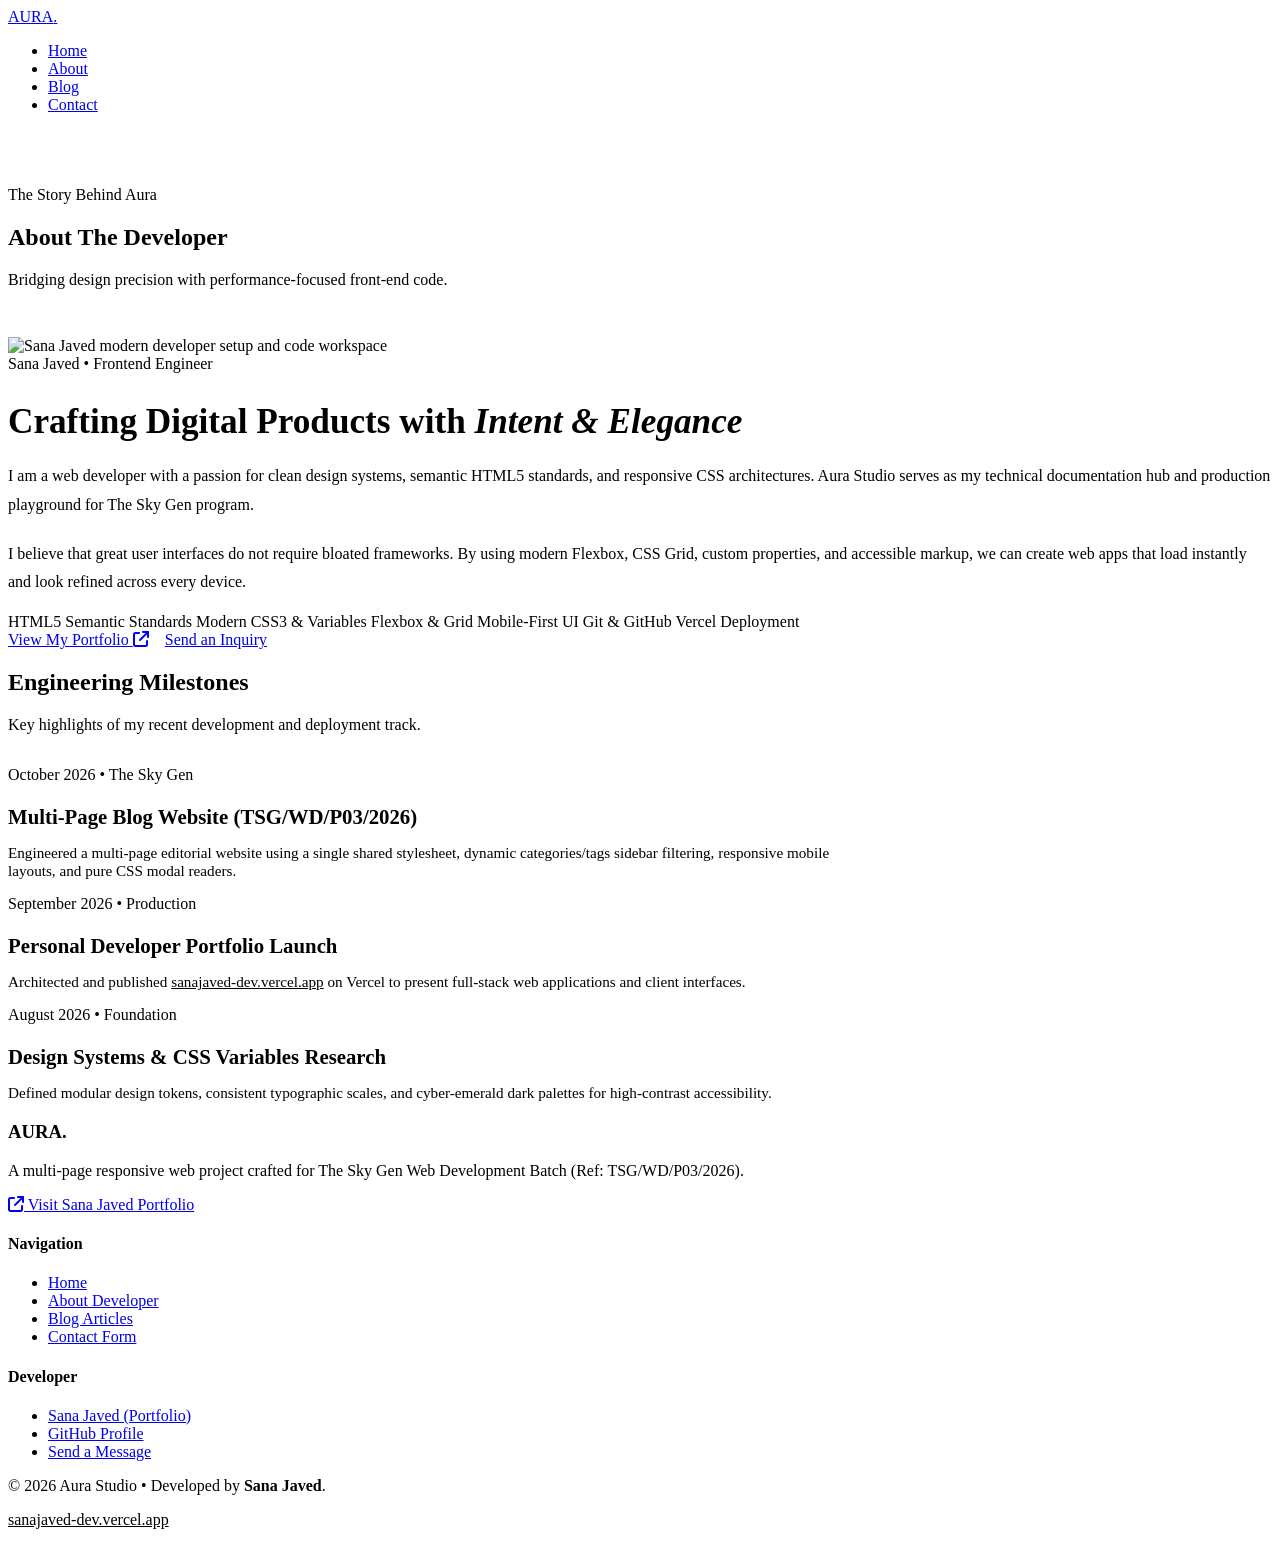
==== about.html @ 307893ce "Add files via upload" ====
<!doctype html>
<html lang="en">
  <head>
    <meta charset="UTF-8" />
    <meta name="viewport" content="width=device-width, initial-scale=1.0" />
    <meta
      name="description"
      content="About Sana Javed — Frontend developer, UI designer, and author of Aura Studio."
    />
    <meta name="author" content="Sana Javed" />
    <title>AURA | About Sana Javed</title>

    <!-- Google Fonts & Font Awesome -->
    <link rel="preconnect" href="https://fonts.googleapis.com" />
    <link rel="preconnect" href="https://fonts.gstatic.com" crossorigin />
    <link
      href="https://fonts.googleapis.com/css2?family=Playfair+Display:ital,wght@0,500;0,700;1,500&family=Plus+Jakarta+Sans:wght@300;400;500;600;700&display=swap"
      rel="stylesheet"
    />
    <link
      rel="stylesheet"
      href="https://cdnjs.cloudflare.com/ajax/libs/font-awesome/6.5.1/css/all.min.css"
    />

    <!-- Single Shared CSS -->
    <link rel="stylesheet" href="css/style.css" />
  </head>
  <body>
    <!-- Shared Header -->
    <header class="site-header">
      <div class="container nav-wrap">
        <a href="index.html" class="brand-title">AURA<span>.</span></a>
        <nav aria-label="Main Navigation">
          <ul class="nav-menu">
            <li><a href="index.html" class="nav-link">Home</a></li>
            <li><a href="about.html" class="nav-link active">About</a></li>
            <li><a href="blog.html" class="nav-link">Blog</a></li>
            <li><a href="contact.html" class="nav-link">Contact</a></li>
          </ul>
        </nav>
      </div>
    </header>

    <!-- Main Content -->
    <main class="main-content">
      <!-- Intro Banner -->
      <section
        class="section-spacer"
        style="padding-top: 3.5rem; padding-bottom: 2rem"
      >
        <div class="container section-head">
          <span class="badge-tag">The Story Behind Aura</span>
          <h2>About The Developer</h2>
          <p>
            Bridging design precision with performance-focused front-end code.
          </p>
        </div>
      </section>

      <!-- Bio & Portrait Split -->
      <div class="container">
        <div class="about-grid">
          <!-- Left: Online Workspace Portrait Image -->
          <div class="about-portrait-wrap">
            <img
              src="https://images.unsplash.com/photo-1498050108023-c5249f4df085?auto=format&fit=crop&w=900&q=80"
              alt="Sana Javed modern developer setup and code workspace"
            />
          </div>

          <!-- Right: Bio & Background -->
          <div>
            <span class="badge-tag">Sana Javed &bull; Frontend Engineer</span>
            <h2
              style="
                font-family: var(--font-serif);
                font-size: 2.2rem;
                margin-bottom: 1.25rem;
              "
            >
              Crafting Digital Products with
              <em style="color: var(--gold-accent)">Intent &amp; Elegance</em>
            </h2>
            <p
              style="
                color: var(--text-muted);
                font-size: 1rem;
                line-height: 1.8;
                margin-bottom: 1.25rem;
              "
            >
              I am a web developer with a passion for clean design systems,
              semantic HTML5 standards, and responsive CSS architectures. Aura
              Studio serves as my technical documentation hub and production
              playground for The Sky Gen program.
            </p>
            <p
              style="
                color: var(--text-muted);
                font-size: 1rem;
                line-height: 1.8;
              "
            >
              I believe that great user interfaces do not require bloated
              frameworks. By using modern Flexbox, CSS Grid, custom properties,
              and accessible markup, we can create web apps that load instantly
              and look refined across every device.
            </p>

            <!-- Technical Skills Tags -->
            <div class="skills-pill-group">
              <span class="skill-pill">HTML5 Semantic Standards</span>
              <span class="skill-pill">Modern CSS3 &amp; Variables</span>
              <span class="skill-pill">Flexbox &amp; Grid</span>
              <span class="skill-pill">Mobile-First UI</span>
              <span class="skill-pill">Git &amp; GitHub</span>
              <span class="skill-pill">Vercel Deployment</span>
            </div>

            <div style="display: flex; gap: 1rem; flex-wrap: wrap">
              <a
                href="https://sanajaved-dev.vercel.app/"
                target="_blank"
                rel="noopener"
                class="btn btn-primary"
              >
                View My Portfolio
                <i class="fa-solid fa-arrow-up-right-from-square"></i>
              </a>
              <a href="contact.html" class="btn btn-secondary">
                Send an Inquiry
              </a>
            </div>
          </div>
        </div>
      </div>

      <!-- Project Milestones Section -->
      <section
        class="section-spacer"
        style="background: rgba(255, 255, 255, 0.015)"
      >
        <div class="container" style="max-width: 860px">
          <div class="section-head" style="margin-bottom: 2rem">
            <h2>Engineering Milestones</h2>
            <p>Key highlights of my recent development and deployment track.</p>
          </div>

          <div class="experience-timeline">
            <div class="timeline-card">
              <span class="timeline-period"
                >October 2026 &bull; The Sky Gen</span
              >
              <h3
                style="
                  font-family: var(--font-serif);
                  font-size: 1.3rem;
                  margin-bottom: 0.4rem;
                "
              >
                Multi-Page Blog Website (TSG/WD/P03/2026)
              </h3>
              <p style="color: var(--text-muted); font-size: 0.95rem">
                Engineered a multi-page editorial website using a single shared
                stylesheet, dynamic categories/tags sidebar filtering,
                responsive mobile layouts, and pure CSS modal readers.
              </p>
            </div>

            <div class="timeline-card">
              <span class="timeline-period"
                >September 2026 &bull; Production</span
              >
              <h3
                style="
                  font-family: var(--font-serif);
                  font-size: 1.3rem;
                  margin-bottom: 0.4rem;
                "
              >
                Personal Developer Portfolio Launch
              </h3>
              <p style="color: var(--text-muted); font-size: 0.95rem">
                Architected and published
                <a
                  href="https://sanajaved-dev.vercel.app/"
                  target="_blank"
                  rel="noopener"
                  style="
                    color: var(--emerald-accent);
                    text-decoration: underline;
                  "
                  >sanajaved-dev.vercel.app</a
                >
                on Vercel to present full-stack web applications and client
                interfaces.
              </p>
            </div>

            <div class="timeline-card">
              <span class="timeline-period">August 2026 &bull; Foundation</span>
              <h3
                style="
                  font-family: var(--font-serif);
                  font-size: 1.3rem;
                  margin-bottom: 0.4rem;
                "
              >
                Design Systems &amp; CSS Variables Research
              </h3>
              <p style="color: var(--text-muted); font-size: 0.95rem">
                Defined modular design tokens, consistent typographic scales,
                and cyber-emerald dark palettes for high-contrast accessibility.
              </p>
            </div>
          </div>
        </div>
      </section>
    </main>

    <!-- Shared Footer -->
    <footer class="site-footer">
      <div class="container">
        <div class="footer-grid">
          <div class="footer-brand">
            <h3>AURA<span>.</span></h3>
            <p>
              A multi-page responsive web project crafted for The Sky Gen Web
              Development Batch (Ref: TSG/WD/P03/2026).
            </p>
            <a
              href="https://sanajaved-dev.vercel.app/"
              target="_blank"
              rel="noopener"
              class="portfolio-link-chip"
            >
              <i class="fa-solid fa-arrow-up-right-from-square"></i> Visit Sana
              Javed Portfolio
            </a>
          </div>

          <div class="footer-col">
            <h4>Navigation</h4>
            <ul class="footer-links">
              <li><a href="index.html">Home</a></li>
              <li><a href="about.html">About Developer</a></li>
              <li><a href="blog.html">Blog Articles</a></li>
              <li><a href="contact.html">Contact Form</a></li>
            </ul>
          </div>

          <div class="footer-col">
            <h4>Developer</h4>
            <ul class="footer-links">
              <li>
                <a
                  href="https://sanajaved-dev.vercel.app/"
                  target="_blank"
                  rel="noopener"
                  >Sana Javed (Portfolio)</a
                >
              </li>
              <li>
                <a href="https://github.com" target="_blank" rel="noopener"
                  >GitHub Profile</a
                >
              </li>
              <li><a href="contact.html">Send a Message</a></li>
            </ul>
          </div>
        </div>

        <div class="footer-bottom">
          <p>
            &copy; 2026 Aura Studio &bull; Developed by
            <strong>Sana Javed</strong>.
          </p>
          <p>
            <a
              href="https://sanajaved-dev.vercel.app/"
              target="_blank"
              rel="noopener"
              style="color: var(--gold-accent)"
              >sanajaved-dev.vercel.app</a
            >
          </p>
        </div>
      </div>
    </footer>
  </body>
</html>
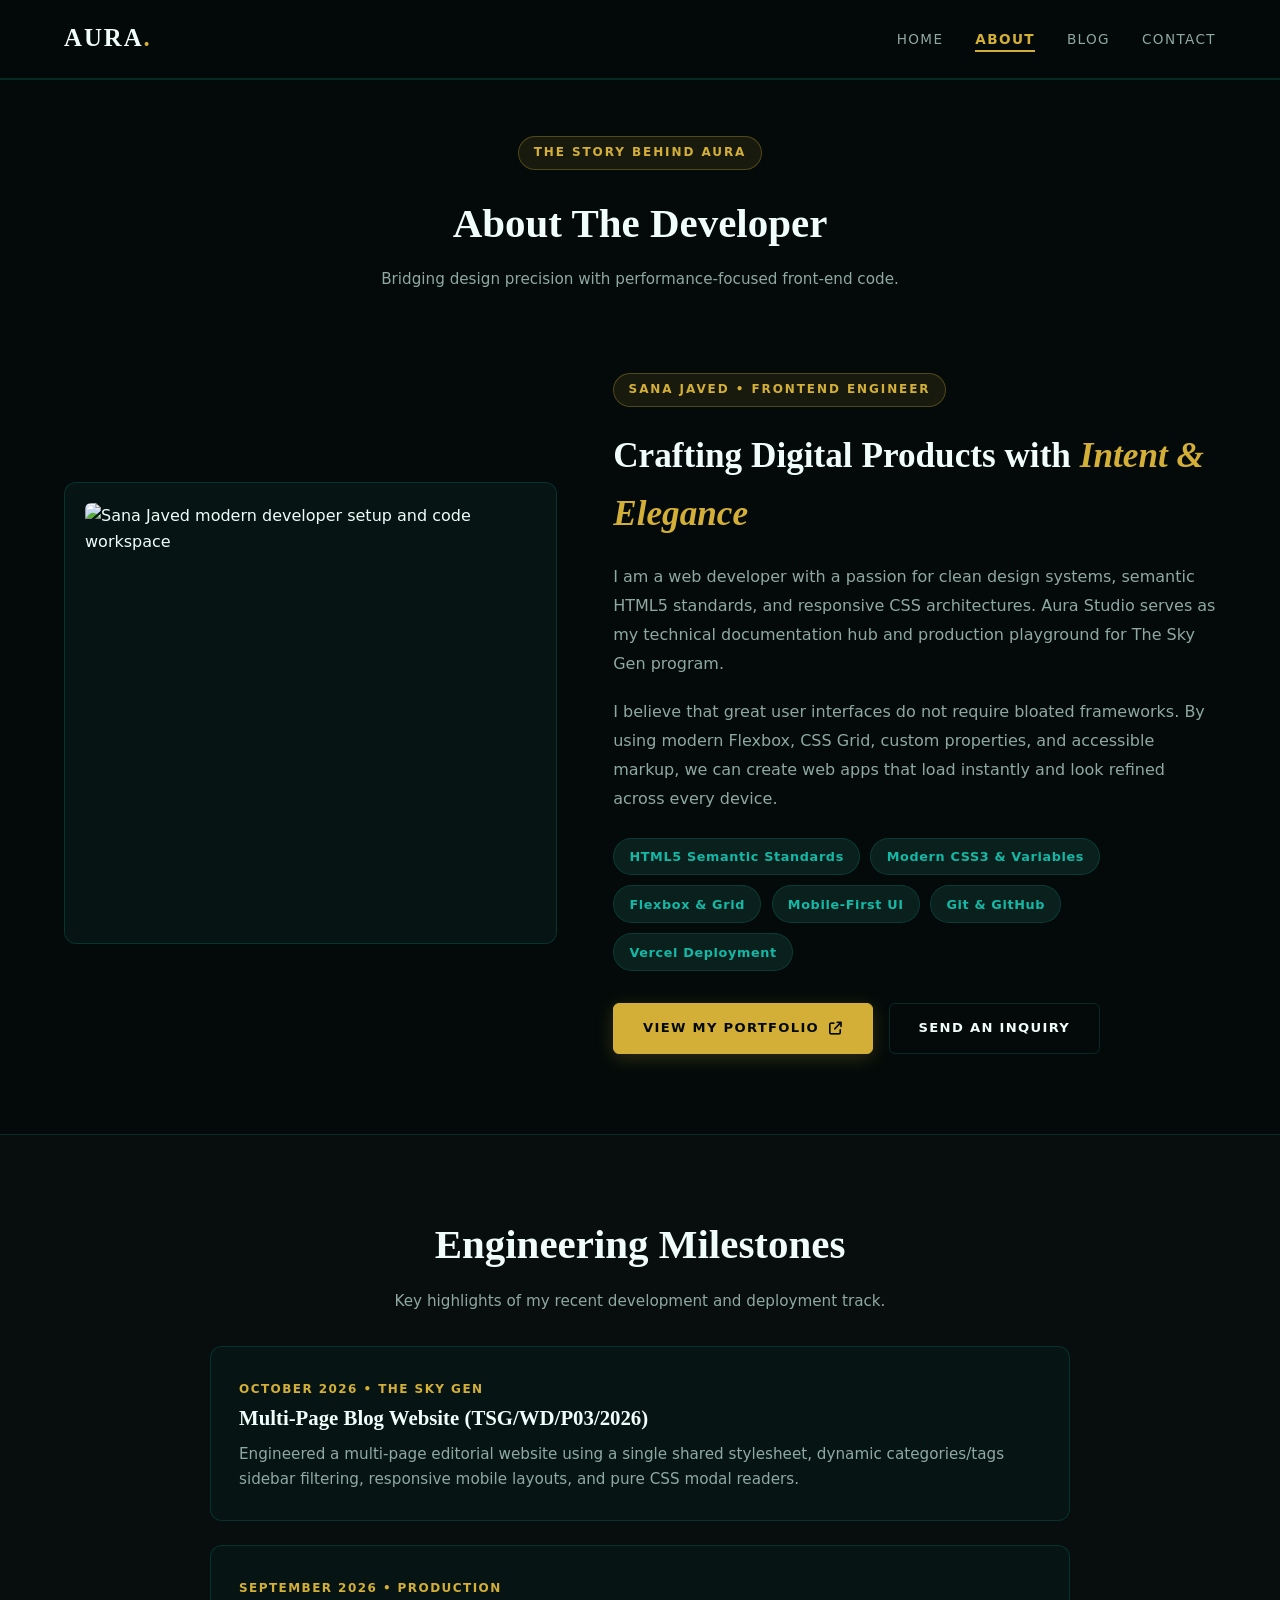
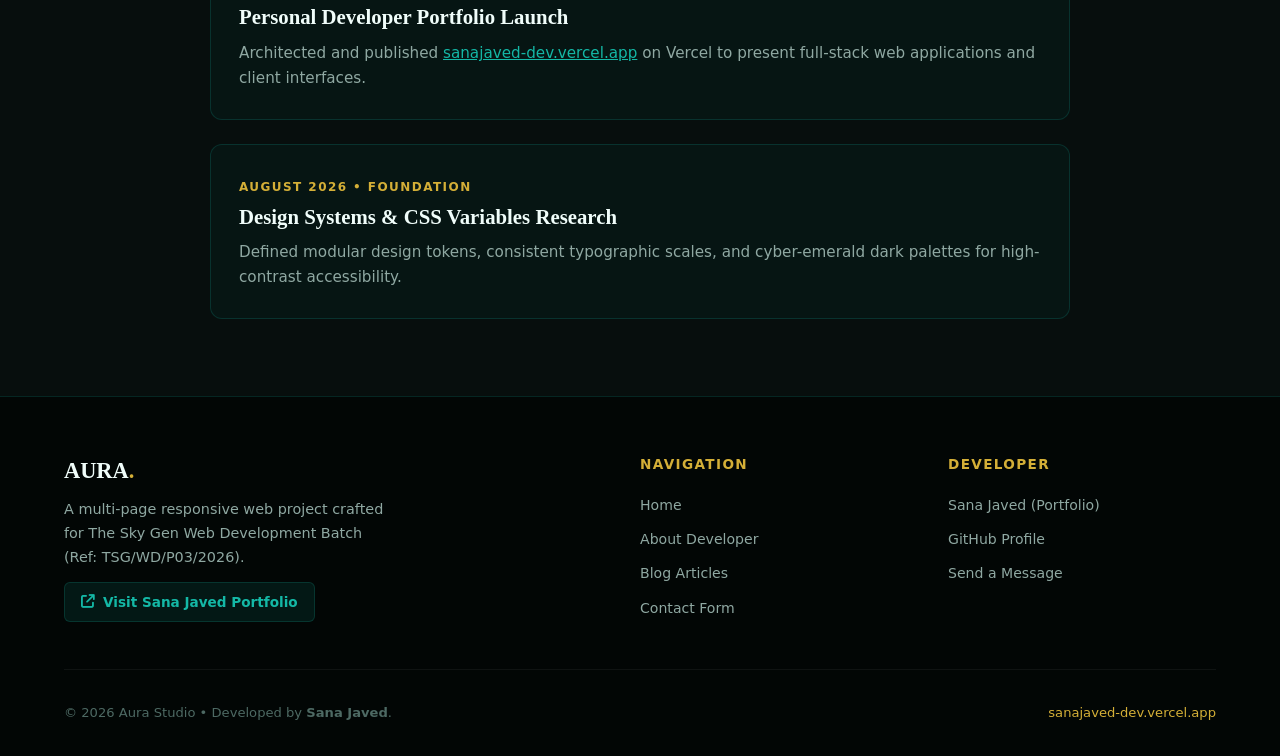
==== commit 198a39e9: "Restore about.html to original content Restored the entire content of the about.html file to its ori" ====
--- a/about.html
+++ b/about.html
@@ -23,7 +23,7 @@
     />
 
     <!-- Single Shared CSS -->
-    <link rel="stylesheet" href="css/style.css" />
+    <link rel="stylesheet" href="style.css" />
   </head>
   <body>
     <!-- Shared Header -->
--- a/style.css
+++ b/style.css
@@ -0,0 +1,1220 @@
+/* ==========================================================================
+   THE SKY GEN - PROJECT 03: CYBER EMERALD & CHAMPAGNE GOLD
+   Author: Sana Javed | Single Shared CSS across all pages
+   ========================================================================== */
+
+:root {
+  --bg-deep: #030a09;
+  --bg-surface: #061513;
+  --bg-surface-elevated: #0a201d;
+  --bg-surface-border: rgba(20, 184, 166, 0.18);
+
+  --emerald-accent: #14b8a6;
+  --emerald-glow: rgba(20, 184, 166, 0.25);
+  --gold-accent: #d4af37;
+  --gold-glow: rgba(212, 175, 55, 0.22);
+
+  --text-main: #f0fdfa;
+  --text-muted: #8fa8a2;
+  --text-faded: #4d6963;
+
+  --font-serif: "Playfair Display", Georgia, serif;
+  --font-sans: "Plus Jakarta Sans", system-ui, -apple-system, sans-serif;
+  --transition-smooth: all 0.35s cubic-bezier(0.16, 1, 0.3, 1);
+  --radius-sm: 6px;
+  --radius-md: 12px;
+}
+
+*,
+*::before,
+*::after {
+  box-sizing: border-box;
+  margin: 0;
+  padding: 0;
+}
+
+html {
+  scroll-behavior: smooth;
+}
+
+body {
+  background-color: var(--bg-deep);
+  color: var(--text-main);
+  font-family: var(--font-sans);
+  line-height: 1.65;
+  min-height: 100vh;
+  display: flex;
+  flex-direction: column;
+  overflow-x: hidden;
+  -webkit-font-smoothing: antialiased;
+}
+
+img {
+  max-width: 100%;
+  height: auto;
+  display: block;
+}
+
+a {
+  color: inherit;
+  text-decoration: none;
+  transition: var(--transition-smooth);
+}
+
+.container {
+  width: 90%;
+  max-width: 1240px;
+  margin: 0 auto;
+}
+
+.main-content {
+  flex: 1 0 auto;
+}
+
+/* Animations */
+@keyframes fadeInUp {
+  from {
+    opacity: 0;
+    transform: translateY(22px);
+  }
+  to {
+    opacity: 1;
+    transform: translateY(0);
+  }
+}
+
+@keyframes pulseHalo {
+  0%,
+  100% {
+    opacity: 0.25;
+    transform: scale(1);
+  }
+  50% {
+    opacity: 0.55;
+    transform: scale(1.08);
+  }
+}
+
+/* --- Shared Navigation --- */
+.site-header {
+  position: sticky;
+  top: 0;
+  z-index: 1000;
+  background: rgba(3, 10, 9, 0.88);
+  backdrop-filter: blur(14px);
+  -webkit-backdrop-filter: blur(14px);
+  border-bottom: 1px solid var(--bg-surface-border);
+  padding: 1.15rem 0;
+}
+
+.nav-wrap {
+  display: flex;
+  justify-content: space-between;
+  align-items: center;
+}
+
+.brand-title {
+  font-family: var(--font-serif);
+  font-size: 1.55rem;
+  letter-spacing: 0.08em;
+  font-weight: 700;
+}
+
+.brand-title span {
+  color: var(--gold-accent);
+}
+
+.nav-menu {
+  display: flex;
+  list-style: none;
+  gap: 2rem;
+  align-items: center;
+}
+
+.nav-link {
+  font-size: 0.85rem;
+  letter-spacing: 0.1em;
+  text-transform: uppercase;
+  color: var(--text-muted);
+  position: relative;
+  padding: 0.35rem 0;
+}
+
+.nav-link::after {
+  content: "";
+  position: absolute;
+  bottom: 0;
+  left: 0;
+  width: 0%;
+  height: 2px;
+  background: var(--gold-accent);
+  transition: var(--transition-smooth);
+}
+
+.nav-link:hover {
+  color: var(--text-main);
+}
+
+.nav-link:hover::after,
+.nav-link.active::after {
+  width: 100%;
+}
+
+.nav-link.active {
+  color: var(--gold-accent);
+  font-weight: 600;
+}
+
+/* --- Split Hero (Left Copy, Right Visual) --- */
+.split-hero {
+  padding: 5.5rem 0 4.5rem;
+  display: grid;
+  grid-template-columns: 1.15fr 0.85fr;
+  align-items: center;
+  gap: 4rem;
+  animation: fadeInUp 0.75s ease-out;
+}
+
+.badge-tag {
+  display: inline-block;
+  font-size: 0.75rem;
+  letter-spacing: 0.16em;
+  text-transform: uppercase;
+  color: var(--gold-accent);
+  background: rgba(212, 175, 55, 0.1);
+  border: 1px solid rgba(212, 175, 55, 0.3);
+  padding: 0.4rem 0.9rem;
+  border-radius: 50px;
+  margin-bottom: 1.25rem;
+  font-weight: 600;
+}
+
+.hero-heading {
+  font-family: var(--font-serif);
+  font-size: clamp(2.3rem, 4.2vw, 3.8rem);
+  line-height: 1.2;
+  font-weight: 700;
+  margin-bottom: 1.25rem;
+}
+
+.hero-heading em {
+  font-style: italic;
+  color: var(--gold-accent);
+}
+
+.hero-text {
+  color: var(--text-muted);
+  font-size: 1.05rem;
+  line-height: 1.8;
+  margin-bottom: 2rem;
+  max-width: 540px;
+}
+
+.hero-cta-group {
+  display: flex;
+  gap: 1rem;
+  flex-wrap: wrap;
+}
+
+/* Hero Right Side Frame */
+.hero-visual-frame {
+  position: relative;
+  background: var(--bg-surface);
+  border: 1px solid var(--bg-surface-border);
+  border-radius: var(--radius-md);
+  padding: 1.75rem;
+  box-shadow: 0 20px 45px rgba(0, 0, 0, 0.5);
+  overflow: hidden;
+}
+
+.hero-visual-frame::before {
+  content: "";
+  position: absolute;
+  top: -50px;
+  right: -50px;
+  width: 170px;
+  height: 170px;
+  background: radial-gradient(
+    circle,
+    var(--emerald-accent) 0%,
+    transparent 70%
+  );
+  border-radius: 50%;
+  animation: pulseHalo 4s infinite ease-in-out;
+  pointer-events: none;
+}
+
+.hero-img-box {
+  border-radius: var(--radius-sm);
+  overflow: hidden;
+  position: relative;
+  height: 330px;
+}
+
+.hero-img-box img {
+  width: 100%;
+  height: 100%;
+  object-fit: cover;
+  transition: transform 0.6s ease;
+}
+
+.hero-visual-frame:hover .hero-img-box img {
+  transform: scale(1.06);
+}
+
+.hero-badge-overlay {
+  position: absolute;
+  bottom: 12px;
+  left: 12px;
+  right: 12px;
+  background: rgba(3, 10, 9, 0.88);
+  backdrop-filter: blur(8px);
+  border: 1px solid var(--bg-surface-border);
+  padding: 0.85rem 1rem;
+  border-radius: var(--radius-sm);
+  display: flex;
+  justify-content: space-between;
+  align-items: center;
+}
+
+/* --- Buttons --- */
+.btn {
+  display: inline-flex;
+  align-items: center;
+  gap: 0.6rem;
+  padding: 0.85rem 1.8rem;
+  font-size: 0.82rem;
+  letter-spacing: 0.1em;
+  text-transform: uppercase;
+  font-weight: 600;
+  border-radius: var(--radius-sm);
+  cursor: pointer;
+  transition: var(--transition-smooth);
+}
+
+.btn-primary {
+  background: var(--gold-accent);
+  color: #030a09;
+  border: 1px solid var(--gold-accent);
+  box-shadow: 0 4px 18px var(--gold-glow);
+}
+
+.btn-primary:hover {
+  background: #ecd58b;
+  transform: translateY(-3px);
+  box-shadow: 0 8px 24px var(--gold-glow);
+}
+
+.btn-secondary {
+  background: transparent;
+  color: var(--text-main);
+  border: 1px solid var(--bg-surface-border);
+}
+
+.btn-secondary:hover {
+  border-color: var(--emerald-accent);
+  color: var(--emerald-accent);
+  transform: translateY(-3px);
+}
+
+/* --- Section Spacers & Headers --- */
+.section-spacer {
+  padding: 4.8rem 0;
+  border-top: 1px solid var(--bg-surface-border);
+}
+
+.section-head {
+  text-align: center;
+  max-width: 620px;
+  margin: 0 auto 3rem;
+}
+
+.section-head h2 {
+  font-family: var(--font-serif);
+  font-size: clamp(2rem, 3.2vw, 2.7rem);
+  margin-bottom: 0.6rem;
+}
+
+.section-head p {
+  color: var(--text-muted);
+  font-size: 0.95rem;
+}
+
+/* --- Stat Metric Banner --- */
+.stats-banner {
+  background: var(--bg-surface);
+  border: 1px solid var(--bg-surface-border);
+  border-radius: var(--radius-md);
+  padding: 2.5rem;
+  display: grid;
+  grid-template-columns: repeat(auto-fit, minmax(180px, 1fr));
+  gap: 2rem;
+  text-align: center;
+  margin: 3rem 0;
+}
+
+.stat-item h3 {
+  font-family: var(--font-serif);
+  font-size: 2.3rem;
+  color: var(--gold-accent);
+  margin-bottom: 0.3rem;
+}
+
+.stat-item p {
+  font-size: 0.8rem;
+  color: var(--text-muted);
+  text-transform: uppercase;
+  letter-spacing: 0.1em;
+}
+
+/* --- Feature Grid --- */
+.feature-grid {
+  display: grid;
+  grid-template-columns: repeat(auto-fit, minmax(280px, 1fr));
+  gap: 2rem;
+}
+
+.feature-box {
+  background: var(--bg-surface);
+  border: 1px solid var(--bg-surface-border);
+  border-radius: var(--radius-md);
+  padding: 2.2rem;
+  transition: var(--transition-smooth);
+}
+
+.feature-box:hover {
+  background: var(--bg-surface-elevated);
+  border-color: var(--emerald-accent);
+  transform: translateY(-5px);
+}
+
+.feature-icon {
+  font-size: 1.6rem;
+  color: var(--emerald-accent);
+  margin-bottom: 1.2rem;
+}
+
+.feature-box h3 {
+  font-family: var(--font-serif);
+  font-size: 1.25rem;
+  margin-bottom: 0.6rem;
+}
+
+.feature-box p {
+  color: var(--text-muted);
+  font-size: 0.92rem;
+}
+
+/* --- Blog Main Layout with Sidebar --- */
+.blog-layout {
+  display: grid;
+  grid-template-columns: 2.4fr 1fr;
+  gap: 3.5rem;
+  padding-bottom: 5rem;
+}
+
+.blog-grid {
+  display: grid;
+  grid-template-columns: repeat(auto-fit, minmax(280px, 1fr));
+  gap: 2.2rem;
+}
+
+.blog-card {
+  background: var(--bg-surface);
+  border: 1px solid var(--bg-surface-border);
+  border-radius: var(--radius-md);
+  overflow: hidden;
+  display: flex;
+  flex-direction: column;
+  transition: var(--transition-smooth);
+}
+
+.blog-card:hover {
+  transform: translateY(-5px);
+  border-color: var(--emerald-accent);
+  box-shadow: 0 14px 34px rgba(0, 0, 0, 0.45);
+}
+
+.card-thumb {
+  height: 200px;
+  overflow: hidden;
+  position: relative;
+}
+
+.card-thumb img {
+  width: 100%;
+  height: 100%;
+  object-fit: cover;
+  transition: transform 0.6s cubic-bezier(0.16, 1, 0.3, 1);
+}
+
+.blog-card:hover .card-thumb img {
+  transform: scale(1.08);
+}
+
+.card-body {
+  padding: 1.75rem;
+  flex: 1;
+  display: flex;
+  flex-direction: column;
+}
+
+.card-meta {
+  font-size: 0.75rem;
+  letter-spacing: 0.12em;
+  text-transform: uppercase;
+  color: var(--gold-accent);
+  margin-bottom: 0.5rem;
+  font-weight: 600;
+}
+
+.card-title {
+  font-family: var(--font-serif);
+  font-size: 1.25rem;
+  line-height: 1.35;
+  margin-bottom: 0.7rem;
+}
+
+.card-text {
+  color: var(--text-muted);
+  font-size: 0.9rem;
+  line-height: 1.6;
+  margin-bottom: 1.4rem;
+  flex-grow: 1;
+}
+
+.card-cta {
+  font-size: 0.8rem;
+  font-weight: 600;
+  text-transform: uppercase;
+  letter-spacing: 0.1em;
+  color: var(--emerald-accent);
+  display: inline-flex;
+  align-items: center;
+  gap: 0.4rem;
+}
+
+.card-cta i {
+  transition: transform 0.3s ease;
+}
+
+.blog-card:hover .card-cta i {
+  transform: translateX(4px);
+}
+
+/* --- Sidebar Styling --- */
+.blog-sidebar {
+  display: flex;
+  flex-direction: column;
+  gap: 2rem;
+}
+
+.sidebar-widget {
+  background: var(--bg-surface);
+  border: 1px solid var(--bg-surface-border);
+  border-radius: var(--radius-md);
+  padding: 1.8rem;
+}
+
+.sidebar-title {
+  font-family: var(--font-serif);
+  font-size: 1.15rem;
+  color: var(--text-main);
+  margin-bottom: 1.2rem;
+  padding-bottom: 0.5rem;
+  border-bottom: 1px solid var(--bg-surface-border);
+  display: flex;
+  align-items: center;
+  gap: 0.5rem;
+}
+
+.sidebar-title i {
+  color: var(--gold-accent);
+  font-size: 0.95rem;
+}
+
+/* Categories & Sub-Categories List */
+.category-list {
+  list-style: none;
+}
+
+.category-item {
+  margin-bottom: 0.8rem;
+}
+
+.category-main-link {
+  display: flex;
+  justify-content: space-between;
+  align-items: center;
+  font-size: 0.92rem;
+  color: var(--text-main);
+  font-weight: 600;
+  padding: 0.3rem 0;
+}
+
+.category-main-link:hover {
+  color: var(--gold-accent);
+}
+
+.cat-count {
+  font-size: 0.75rem;
+  background: var(--bg-surface-elevated);
+  border: 1px solid var(--bg-surface-border);
+  padding: 0.15rem 0.5rem;
+  border-radius: 20px;
+  color: var(--emerald-accent);
+}
+
+.sub-category-list {
+  list-style: none;
+  padding-left: 1rem;
+  margin-top: 0.4rem;
+  border-left: 1px dashed var(--bg-surface-border);
+}
+
+.sub-category-list li {
+  margin-bottom: 0.35rem;
+}
+
+.sub-category-list a {
+  font-size: 0.82rem;
+  color: var(--text-muted);
+}
+
+.sub-category-list a:hover {
+  color: var(--emerald-accent);
+}
+
+/* Tag Chips */
+.tag-cloud {
+  display: flex;
+  flex-wrap: wrap;
+  gap: 0.5rem;
+}
+
+.tag-chip {
+  font-size: 0.75rem;
+  background: var(--bg-surface-elevated);
+  border: 1px solid var(--bg-surface-border);
+  color: var(--text-muted);
+  padding: 0.35rem 0.75rem;
+  border-radius: var(--radius-sm);
+}
+
+.tag-chip:hover {
+  background: var(--emerald-accent);
+  color: #030a09;
+  border-color: var(--emerald-accent);
+}
+
+/* --- Pure CSS Blog Modal Reader --- */
+.modal-overlay {
+  position: fixed;
+  top: 0;
+  left: 0;
+  width: 100vw;
+  height: 100vh;
+  background: rgba(3, 10, 9, 0.88);
+  backdrop-filter: blur(8px);
+  z-index: 2000;
+  display: none;
+  align-items: center;
+  justify-content: center;
+  padding: 1.5rem;
+}
+
+.modal-overlay:target {
+  display: flex;
+}
+
+.modal-card {
+  background: var(--bg-surface);
+  border: 1px solid var(--bg-surface-border);
+  border-radius: var(--radius-md);
+  max-width: 720px;
+  width: 100%;
+  max-height: 85vh;
+  overflow-y: auto;
+  padding: 2.5rem;
+  position: relative;
+  box-shadow: 0 25px 60px rgba(0, 0, 0, 0.7);
+  animation: fadeInUp 0.4s ease-out;
+}
+
+.modal-close-btn {
+  position: absolute;
+  top: 1.5rem;
+  right: 1.5rem;
+  font-size: 1.3rem;
+  color: var(--text-muted);
+}
+
+.modal-close-btn:hover {
+  color: var(--gold-accent);
+}
+
+.modal-card h2 {
+  font-family: var(--font-serif);
+  font-size: 1.8rem;
+  margin: 1rem 0;
+}
+
+.modal-card p {
+  color: var(--text-muted);
+  font-size: 0.95rem;
+  line-height: 1.8;
+  margin-bottom: 1.2rem;
+}
+
+/* --- Contact & Forms --- */
+.contact-layout {
+  display: grid;
+  grid-template-columns: 1fr 1.3fr;
+  gap: 3.5rem;
+  margin-bottom: 4rem;
+}
+
+.contact-card,
+.form-card {
+  background: var(--bg-surface);
+  border: 1px solid var(--bg-surface-border);
+  border-radius: var(--radius-md);
+  padding: 2.8rem;
+}
+
+.contact-card h3 {
+  font-family: var(--font-serif);
+  font-size: 1.6rem;
+  margin-bottom: 0.8rem;
+}
+
+.contact-card p {
+  color: var(--text-muted);
+  font-size: 0.95rem;
+  margin-bottom: 2rem;
+}
+
+.info-row {
+  display: flex;
+  gap: 1.2rem;
+  margin-bottom: 1.6rem;
+}
+
+.info-icon {
+  font-size: 1.2rem;
+  color: var(--emerald-accent);
+  margin-top: 0.2rem;
+}
+
+.info-text h4 {
+  font-size: 0.8rem;
+  text-transform: uppercase;
+  letter-spacing: 0.08em;
+  color: var(--text-faded);
+}
+
+.info-text p,
+.info-text a {
+  font-size: 0.95rem;
+  color: var(--text-main);
+}
+
+.form-group {
+  margin-bottom: 1.3rem;
+}
+
+.form-group label {
+  display: block;
+  font-size: 0.8rem;
+  text-transform: uppercase;
+  letter-spacing: 0.08em;
+  color: var(--text-muted);
+  margin-bottom: 0.4rem;
+  font-weight: 500;
+}
+
+.form-input {
+  width: 100%;
+  background: var(--bg-deep);
+  border: 1px solid var(--bg-surface-border);
+  border-radius: var(--radius-sm);
+  padding: 0.85rem 1rem;
+  color: var(--text-main);
+  font-family: var(--font-sans);
+  font-size: 0.95rem;
+  outline: none;
+  transition: var(--transition-smooth);
+}
+
+.form-input:focus {
+  border-color: var(--emerald-accent);
+  box-shadow: 0 0 0 3px var(--emerald-glow);
+}
+
+textarea.form-input {
+  min-height: 120px;
+  resize: vertical;
+}
+
+/* --- Shared Footer with Portfolio Link --- */
+.site-footer {
+  background: #020605;
+  border-top: 1px solid var(--bg-surface-border);
+  padding: 3.5rem 0 2rem;
+  margin-top: auto;
+}
+
+.footer-grid {
+  display: grid;
+  grid-template-columns: 2fr 1fr 1fr;
+  gap: 2.5rem;
+  padding-bottom: 2.5rem;
+  border-bottom: 1px solid rgba(255, 255, 255, 0.05);
+}
+
+.footer-brand h3 {
+  font-family: var(--font-serif);
+  font-size: 1.4rem;
+  margin-bottom: 0.5rem;
+}
+
+.footer-brand h3 span {
+  color: var(--gold-accent);
+}
+
+.footer-brand p {
+  color: var(--text-muted);
+  font-size: 0.9rem;
+  max-width: 320px;
+}
+
+.footer-col h4 {
+  font-size: 0.85rem;
+  text-transform: uppercase;
+  letter-spacing: 0.1em;
+  color: var(--gold-accent);
+  margin-bottom: 1rem;
+}
+
+.footer-links {
+  list-style: none;
+}
+
+.footer-links li {
+  margin-bottom: 0.5rem;
+}
+
+.footer-links a {
+  color: var(--text-muted);
+  font-size: 0.88rem;
+}
+
+.footer-links a:hover {
+  color: var(--text-main);
+}
+
+.portfolio-link-chip {
+  display: inline-flex;
+  align-items: center;
+  gap: 0.5rem;
+  background: rgba(20, 184, 166, 0.1);
+  border: 1px solid var(--bg-surface-border);
+  padding: 0.5rem 1rem;
+  border-radius: var(--radius-sm);
+  color: var(--emerald-accent);
+  font-size: 0.85rem;
+  font-weight: 600;
+  margin-top: 0.75rem;
+}
+
+.portfolio-link-chip:hover {
+  background: var(--gold-accent);
+  color: #030a09;
+  border-color: var(--gold-accent);
+}
+
+.footer-bottom {
+  display: flex;
+  justify-content: space-between;
+  align-items: center;
+  flex-wrap: wrap;
+  gap: 1rem;
+  padding-top: 2rem;
+  font-size: 0.82rem;
+  color: var(--text-faded);
+}
+
+/* --- Responsive Adjustments --- */
+@media (max-width: 960px) {
+  .split-hero {
+    grid-template-columns: 1fr;
+    gap: 2.5rem;
+    padding: 3.5rem 0 2.5rem;
+  }
+
+  .blog-layout {
+    grid-template-columns: 1fr;
+  }
+
+  .contact-layout {
+    grid-template-columns: 1fr;
+  }
+
+  .footer-grid {
+    grid-template-columns: 1fr;
+    gap: 2rem;
+  }
+}
+
+@media (max-width: 600px) {
+  .nav-wrap {
+    flex-direction: column;
+    gap: 1rem;
+  }
+
+  .nav-menu {
+    gap: 1rem;
+    flex-wrap: wrap;
+    justify-content: center;
+  }
+
+  .hero-cta-group {
+    flex-direction: column;
+  }
+
+  .hero-cta-group .btn {
+    width: 100%;
+    justify-content: center;
+  }
+
+  .contact-card,
+  .form-card {
+    padding: 1.8rem;
+  }
+
+  .footer-bottom {
+    flex-direction: column;
+    text-align: center;
+  }
+}
+/* --- About Page Specifics --- */
+.about-grid {
+  display: grid;
+  grid-template-columns: 0.9fr 1.1fr;
+  gap: 3.5rem;
+  align-items: center;
+  margin-bottom: 5rem;
+}
+
+.about-portrait-wrap {
+  position: relative;
+  background: var(--bg-surface);
+  border: 1px solid var(--bg-surface-border);
+  border-radius: var(--radius-md);
+  padding: 1.25rem;
+}
+
+.about-portrait-wrap img {
+  border-radius: var(--radius-sm);
+  width: 100%;
+  height: 420px;
+  object-fit: cover;
+}
+
+.skills-pill-group {
+  display: flex;
+  flex-wrap: wrap;
+  gap: 0.65rem;
+  margin: 1.5rem 0 2rem;
+}
+
+.skill-pill {
+  background: var(--bg-surface-elevated);
+  border: 1px solid var(--bg-surface-border);
+  color: var(--emerald-accent);
+  padding: 0.45rem 0.95rem;
+  border-radius: 50px;
+  font-size: 0.8rem;
+  font-weight: 600;
+  letter-spacing: 0.05em;
+}
+
+.skill-pill:hover {
+  background: var(--gold-accent);
+  color: #030a09;
+  border-color: var(--gold-accent);
+}
+
+.experience-timeline {
+  display: flex;
+  flex-direction: column;
+  gap: 1.5rem;
+  margin-top: 1.5rem;
+}
+
+.timeline-card {
+  background: var(--bg-surface);
+  border: 1px solid var(--bg-surface-border);
+  border-radius: var(--radius-md);
+  padding: 1.75rem;
+  position: relative;
+  transition: var(--transition-smooth);
+}
+
+.timeline-card:hover {
+  border-color: var(--emerald-accent);
+  transform: translateX(6px);
+}
+
+.timeline-period {
+  font-size: 0.75rem;
+  text-transform: uppercase;
+  letter-spacing: 0.12em;
+  color: var(--gold-accent);
+  font-weight: 600;
+  margin-bottom: 0.35rem;
+}
+
+@media (max-width: 860px) {
+  .about-grid {
+    grid-template-columns: 1fr;
+    gap: 2.5rem;
+  }
+}
+/* --- Pure CSS Interactive Category Filter System --- */
+.filter-radio {
+  display: none;
+}
+
+.filter-label {
+  display: flex;
+  justify-content: space-between;
+  align-items: center;
+  font-size: 0.9rem;
+  color: var(--text-muted);
+  padding: 0.45rem 0.6rem;
+  border-radius: var(--radius-sm);
+  cursor: pointer;
+  transition: var(--transition-smooth);
+}
+
+.filter-label:hover {
+  color: var(--text-main);
+  background: rgba(20, 184, 166, 0.08);
+}
+
+/* Active Filter Highlight */
+#filter-all:checked ~ .blog-layout .cat-all,
+#filter-web:checked ~ .blog-layout .cat-web,
+#filter-ui:checked ~ .blog-layout .cat-ui,
+#filter-perf:checked ~ .blog-layout .cat-perf {
+  color: var(--gold-accent);
+  font-weight: 600;
+  background: rgba(212, 175, 55, 0.12);
+  border-left: 2px solid var(--gold-accent);
+}
+
+/* Hide/Show Cards Based on Filter */
+#filter-web:checked ~ .blog-layout .blog-grid .blog-card:not([data-cat="web"]),
+#filter-ui:checked ~ .blog-layout .blog-grid .blog-card:not([data-cat="ui"]),
+#filter-perf:checked
+  ~ .blog-layout
+  .blog-grid
+  .blog-card:not([data-cat="perf"]) {
+  display: none;
+}
+/* Filter Active & Hidden Classes */
+.filter-btn {
+  width: 100%;
+  display: flex;
+  justify-content: space-between;
+  align-items: center;
+  background: transparent;
+  border: none;
+  font-family: inherit;
+  font-size: 0.9rem;
+  color: var(--text-muted);
+  padding: 0.5rem 0.75rem;
+  border-radius: var(--radius-sm);
+  cursor: pointer;
+  text-align: left;
+  transition: var(--transition-smooth);
+}
+
+.filter-btn:hover {
+  color: var(--text-main);
+  background: rgba(20, 184, 166, 0.08);
+}
+
+.filter-btn.active {
+  color: var(--gold-accent);
+  background: rgba(212, 175, 55, 0.12);
+  border-left: 2px solid var(--gold-accent);
+  font-weight: 600;
+}
+
+/* Card Hide Animation */
+.blog-card.is-hidden {
+  display: none !important;
+}
+/* Filter button reset & smooth hide/show */
+.filter-btn {
+  width: 100%;
+  display: flex;
+  justify-content: space-between;
+  align-items: center;
+  background: transparent;
+  border: none;
+  font-family: inherit;
+  font-size: 0.9rem;
+  color: var(--text-muted);
+  padding: 0.5rem 0.75rem;
+  border-radius: var(--radius-sm);
+  cursor: pointer;
+  text-align: left;
+  transition: var(--transition-smooth);
+}
+
+.filter-btn:hover {
+  color: var(--text-main);
+  background: rgba(20, 184, 166, 0.08);
+}
+
+.filter-btn.active {
+  color: var(--gold-accent);
+  background: rgba(212, 175, 55, 0.12);
+  border-left: 2px solid var(--gold-accent);
+  font-weight: 600;
+}
+
+/* Tag buttons in sidebar */
+.tag-btn {
+  font-size: 0.75rem;
+  background: var(--bg-surface-elevated);
+  border: 1px solid var(--bg-surface-border);
+  color: var(--text-muted);
+  padding: 0.4rem 0.8rem;
+  border-radius: var(--radius-sm);
+  cursor: pointer;
+  font-family: inherit;
+  transition: var(--transition-smooth);
+}
+
+.tag-btn:hover,
+.tag-btn.active {
+  background: var(--emerald-accent);
+  color: #030a09;
+  border-color: var(--emerald-accent);
+  font-weight: 600;
+}
+
+/* Hide card class */
+.blog-card.is-hidden {
+  display: none !important;
+}
+/* --- Sticky Sidebar Configuration --- */
+.blog-layout {
+  display: grid;
+  grid-template-columns: 2.4fr 1fr;
+  gap: 3.5rem;
+  padding-bottom: 5rem;
+  align-items: start; /* Sticky container ke liye lazmi hai */
+}
+
+.blog-sidebar {
+  position: sticky;
+  top: 90px; /* Header ke theek neeche freeze rahega */
+  display: flex;
+  flex-direction: column;
+  gap: 1.8rem;
+  max-height: calc(100vh - 110px);
+  overflow-y: auto;
+  padding-right: 4px;
+}
+
+/* Custom sleek scrollbar for sidebar if height overflows */
+.blog-sidebar::-webkit-scrollbar {
+  width: 4px;
+}
+.blog-sidebar::-webkit-scrollbar-thumb {
+  background: var(--bg-surface-border);
+  border-radius: 4px;
+}
+
+/* --- Pagination Bar Styling --- */
+.pagination-wrap {
+  display: flex;
+  justify-content: center;
+  align-items: center;
+  gap: 0.6rem;
+  margin-top: 3.5rem;
+  padding-top: 2rem;
+  border-top: 1px solid var(--bg-surface-border);
+}
+
+.page-btn {
+  background: var(--bg-surface);
+  border: 1px solid var(--bg-surface-border);
+  color: var(--text-muted);
+  font-family: inherit;
+  font-size: 0.85rem;
+  font-weight: 600;
+  padding: 0.6rem 1.1rem;
+  border-radius: var(--radius-sm);
+  cursor: pointer;
+  transition: var(--transition-smooth);
+  display: inline-flex;
+  align-items: center;
+  gap: 0.4rem;
+}
+
+.page-btn:hover:not(:disabled) {
+  border-color: var(--emerald-accent);
+  color: var(--text-main);
+  transform: translateY(-2px);
+}
+
+.page-btn.active {
+  background: var(--gold-accent);
+  border-color: var(--gold-accent);
+  color: #030a09;
+}
+
+.page-btn:disabled {
+  opacity: 0.35;
+  cursor: not-allowed;
+  transform: none;
+}
+/* Sidebar Tags Styling */
+.tag-cloud {
+  display: flex;
+  flex-wrap: wrap;
+  gap: 0.55rem;
+}
+
+.tag-btn {
+  font-size: 0.78rem;
+  background: var(--bg-surface-elevated);
+  border: 1px solid var(--bg-surface-border);
+  color: var(--text-muted);
+  padding: 0.45rem 0.85rem;
+  border-radius: var(--radius-sm);
+  cursor: pointer;
+  font-family: inherit;
+  transition: var(--transition-smooth);
+}
+
+.tag-btn:hover {
+  background: rgba(20, 184, 166, 0.15);
+  border-color: var(--emerald-accent);
+  color: var(--text-main);
+  transform: translateY(-2px);
+}
+
+.tag-btn.active {
+  background: var(--emerald-accent);
+  border-color: var(--emerald-accent);
+  color: #030a09;
+  font-weight: 700;
+  box-shadow: 0 4px 14px var(--emerald-glow);
+}
